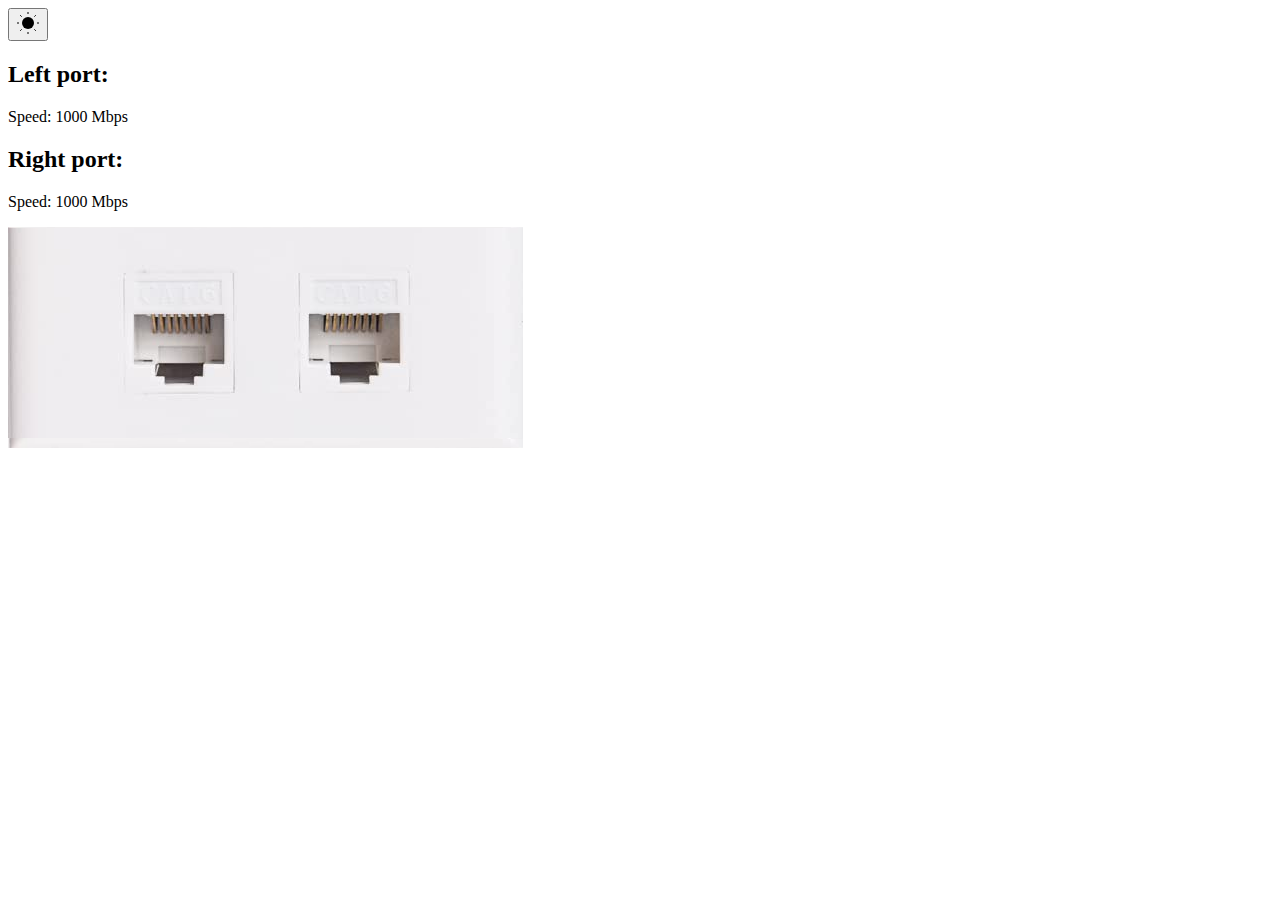
==== Port1And2.html @ 21097a11 "Add files via upload" ====
<!DOCTYPE html>
<html lang="en">
<head>
    <meta charset="UTF-8">
    <meta name="viewport" content="width=device-width, initial-scale=1.0">
    <title>My Home Network</title>
    <link rel="stylesheet" href="Style.css"> <!-- Link to the external CSS file -->
</head>
<body>
    <div class="container">
        <button class="theme-toggle" id="theme-toggle" title="Toggles light & dark" aria-label="auto" aria-live="polite">
            <svg class="sun-and-moon" aria-hidden="true" width="24" height="24" viewBox="0 0 24 24">
              <mask class="moon" id="moon-mask">
                <rect x="0" y="0" width="100%" height="100%" fill="white" />
                <circle cx="24" cy="10" r="6" fill="black" />
              </mask>
              <circle class="sun" cx="12" cy="12" r="6" mask="url(#moon-mask)" fill="currentColor" />
              <g class="sun-beams" stroke="currentColor">
                <line x1="12" y1="1" x2="12" y2="3" />
                <line x1="12" y1="21" x2="12" y2="23" />
                <line x1="4.22" y1="4.22" x2="5.64" y2="5.64" />
                <line x1="18.36" y1="18.36" x2="19.78" y2="19.78" />
                <line x1="1" y1="12" x2="3" y2="12" />
                <line x1="21" y1="12" x2="23" y2="12" />
                <line x1="4.22" y1="19.78" x2="5.64" y2="18.36" />
                <line x1="18.36" y1="5.64" x2="19.78" y2="4.22" />
               </g>
            </svg>
        </button>

        <div class="columns">
            <div class="column">
                <h2>Left port:</h2>
                <p id="left-port-speed">Speed: 1000 Mbps</p> <!-- Example static speed -->
            </div>
            <div class="column">
                <h2>Right port:</h2>
                <p id="right-port-speed">Speed: 1000 Mbps</p> <!-- Example static speed -->
            </div>
        </div>
        <img class="images" src="images/RJ45.png" alt="RJ45 Connector"> <!-- Ensure the correct path -->
    </div>

    <script>
        const storageKey = 'theme-preference';

        const onClick = () => {
            theme.value = theme.value === 'light' ? 'dark' : 'light';
            setPreference();
        };

        const getColorPreference = () => {
            if (localStorage.getItem(storageKey)) {
                return localStorage.getItem(storageKey);
            }
            return window.matchMedia('(prefers-color-scheme: dark)').matches ? 'dark' : 'light';
        };

        const setPreference = () => {
            localStorage.setItem(storageKey, theme.value);
            reflectPreference();
        };

        const reflectPreference = () => {
            document.firstElementChild.setAttribute('data-theme', theme.value);
            document.body.className = theme.value; // Ensure the body has the correct class
            document.querySelector('#theme-toggle')?.setAttribute('aria-label', theme.value);
        };

        const theme = {
            value: getColorPreference(),
        };

        // Apply the theme early to prevent flickering
        reflectPreference();

        window.onload = () => {
            reflectPreference();
            document.querySelector('#theme-toggle').addEventListener('click', onClick);
        };

        // Sync with system theme changes
        window.matchMedia('(prefers-color-scheme: dark)').addEventListener('change', ({ matches: isDark }) => {
            theme.value = isDark ? 'dark' : 'light';
            setPreference();
        });
    </script>
</body>
</html>
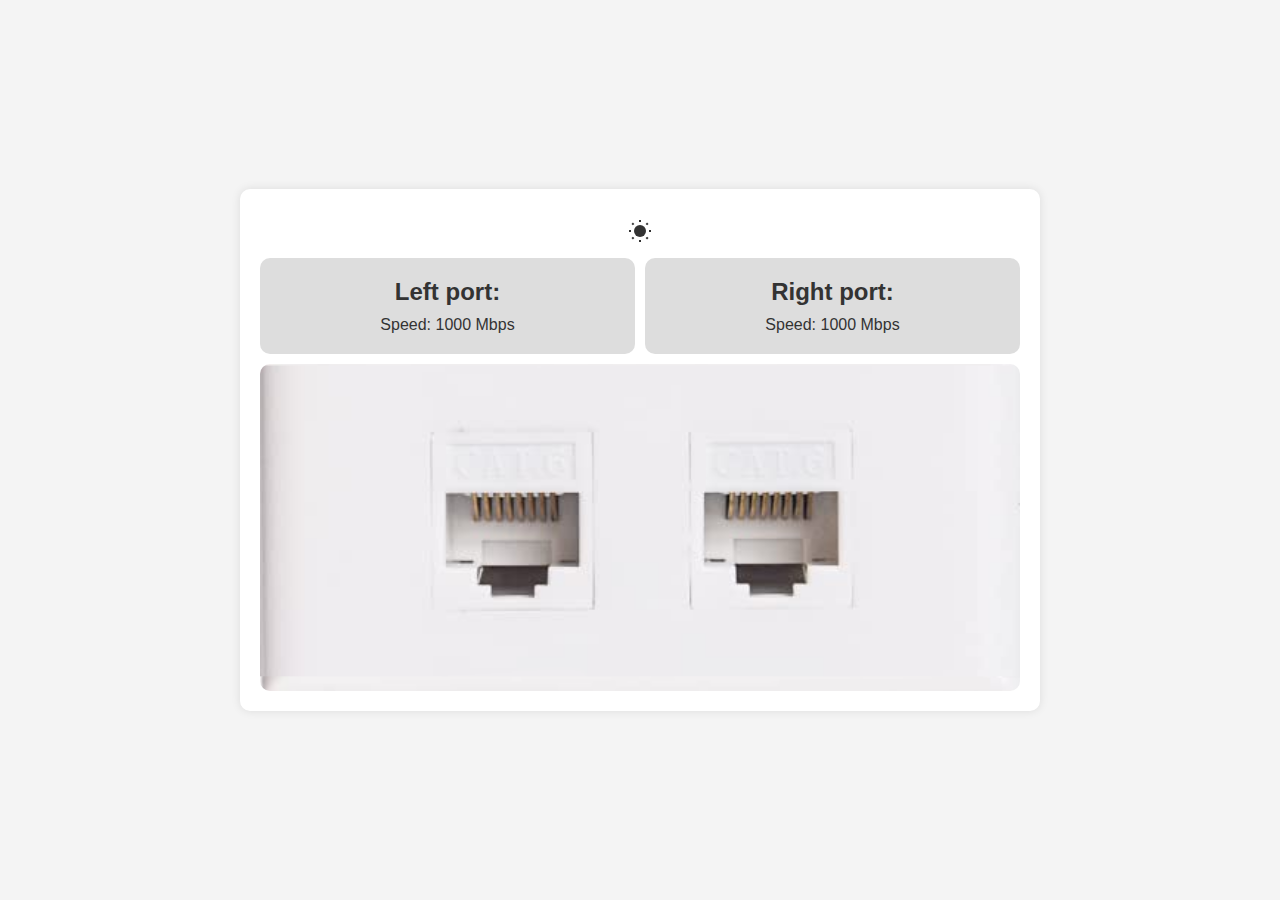
==== commit 145d0c5c: "Update Port1And2.html" ====
--- a/Port1And2.html
+++ b/Port1And2.html
@@ -4,7 +4,7 @@
     <meta charset="UTF-8">
     <meta name="viewport" content="width=device-width, initial-scale=1.0">
     <title>My Home Network</title>
-    <link rel="stylesheet" href="Style.css"> <!-- Link to the external CSS file -->
+    <link rel="stylesheet" href="Style.css">
 </head>
 <body>
     <div class="container">
@@ -31,14 +31,14 @@
         <div class="columns">
             <div class="column">
                 <h2>Left port:</h2>
-                <p id="left-port-speed">Speed: 1000 Mbps</p> <!-- Example static speed -->
+                <p id="left-port-speed">Speed: 1000 Mbps</p>
             </div>
             <div class="column">
                 <h2>Right port:</h2>
-                <p id="right-port-speed">Speed: 1000 Mbps</p> <!-- Example static speed -->
+                <p id="right-port-speed">Speed: 1000 Mbps</p>
             </div>
         </div>
-        <img class="images" src="images/RJ45.png" alt="RJ45 Connector"> <!-- Ensure the correct path -->
+        <img class="images" src="images/RJ45.png" alt="RJ45 Connector">
     </div>
 
     <script>
@@ -63,7 +63,7 @@
 
         const reflectPreference = () => {
             document.firstElementChild.setAttribute('data-theme', theme.value);
-            document.body.className = theme.value; // Ensure the body has the correct class
+            document.body.className = theme.value; 
             document.querySelector('#theme-toggle')?.setAttribute('aria-label', theme.value);
         };
 
--- a/Style.css
+++ b/Style.css
@@ -0,0 +1,185 @@
+/* Global Styles */
+:root {
+  --bg-color: #f4f4f4;
+  --text-color: #333;
+  --container-bg: white;
+  --column-bg: #ddd;
+  --icon-fill: #333;
+  --icon-fill-hover: #555;
+  --transition-speed: 0.3s;
+}
+
+[data-theme="dark"] {
+  --bg-color: #222;
+  --text-color: #f4f4f4;
+  --container-bg: #333;
+  --column-bg: #4e4e4e;
+  --icon-fill: #f4f4f4;
+  --icon-fill-hover: #bbb;
+}
+
+* {
+  box-sizing: border-box;
+  margin: 0;
+  padding: 0;
+}
+
+body {
+  font-family: Arial, sans-serif;
+  display: flex;
+  justify-content: center;
+  align-items: center;
+  min-height: 100vh;
+  background-color: var(--bg-color);
+  color: var(--text-color);
+  transition: background-color var(--transition-speed) ease-in-out, color var(--transition-speed) ease-in-out;
+}
+
+.container {
+  width: 90%;
+  max-width: 800px;
+  background: var(--container-bg);
+  padding: 20px;
+  box-shadow: 0 0 10px rgba(0, 0, 0, 0.1);
+  text-align: center;
+  border-radius: 10px;
+  overflow: hidden;
+  transition: background var(--transition-speed) ease-in-out;
+}
+
+.columns {
+  display: flex;
+  flex-direction: column;
+  gap: 10px;
+  margin-bottom: 10px;
+}
+
+.column {
+  background: var(--column-bg);
+  padding: 20px;
+  border-radius: 10px;
+  transition: transform var(--transition-speed) ease-in-out, box-shadow var(--transition-speed) ease-in-out;
+}
+
+.column h2 {
+  margin-bottom: 10px;
+}
+
+.column:hover {
+  transform: translateY(-5px);
+  box-shadow: 0px 5px 15px rgba(0, 0, 0, 0.2);
+}
+
+.theme-toggle {
+  background: none;
+  border: none;
+  cursor: pointer;
+  padding: 10px;
+  font-size: 20px;
+  transition: transform 0.2s ease-in-out;
+  color: var(--icon-fill);
+}
+
+.theme-toggle:hover,
+.theme-toggle:focus-visible {
+  transform: scale(1.1);
+  color: var(--icon-fill-hover);
+}
+
+/* Responsive Styles */
+@media (min-width: 600px) {
+  .columns {
+      flex-direction: row;
+  }
+  .column {
+      flex: 1;
+  }
+  .images {
+      border-radius: 10px;
+      overflow: hidden;
+  }
+  img, .images {
+      width: 100%;
+      max-width: 100%;
+      height: auto;
+      display: block;
+  }
+}
+
+@media (max-width: 600px) {
+  img, .images {
+      max-width: 100%;
+      height: auto;
+      overflow: hidden;
+      border-radius: 10px;
+  }
+  .column {
+      border-radius: 10px;
+  }
+}
+
+/* Sun and Moon Animation */
+@import "https://unpkg.com/open-props/easings.min.css";
+
+.sun-and-moon > :is(.moon, .sun, .sun-beams) {
+  transform-origin: center;
+}
+
+.sun-and-moon > :is(.moon, .sun) {
+  fill: var(--icon-fill);
+  transition: fill var(--transition-speed) ease-in-out;
+}
+
+.theme-toggle:is(:hover, :focus-visible) > .sun-and-moon > :is(.moon, .sun) {
+  fill: var(--icon-fill-hover);
+}
+
+.sun-and-moon > .sun-beams {
+  stroke: var(--icon-fill);
+  stroke-width: 2px;
+  transition: stroke var(--transition-speed) ease-in-out;
+}
+
+[data-theme="dark"] .sun-and-moon > .sun {
+  transform: scale(1.75);
+}
+
+[data-theme="dark"] .sun-and-moon > .sun-beams {
+  opacity: 0;
+}
+
+[data-theme="dark"] .sun-and-moon > .moon > circle {
+  transform: translateX(-7px);
+  fill: #000000;
+}
+
+@supports (cx: 1) {
+  [data-theme="dark"] .sun-and-moon > .moon > circle {
+    cx: 17;
+    transform: translateX(0);
+  }
+}
+
+@media (prefers-reduced-motion: no-preference) {
+  .sun-and-moon > .sun {
+    transition: transform .5s var(--ease-elastic-3);
+  }
+  .sun-and-moon > .sun-beams {
+    transition: transform .5s var(--ease-elastic-4), opacity .5s var(--ease-3);
+  }
+  .sun-and-moon .moon > circle {
+    transition: transform .25s var(--ease-out-5);
+  }
+  [data-theme="dark"] .sun-and-moon > .sun {
+    transition-duration: .25s;
+    transform: scale(1.75);
+  }
+  [data-theme="dark"] .sun-and-moon > .sun-beams {
+    transition-duration: .15s;
+    transform: rotateZ(-25deg);
+  }
+  [data-theme="dark"] .sun-and-moon > .moon > circle {
+    transition-duration: .5s;
+    transition-delay: .25s;
+  }
+}
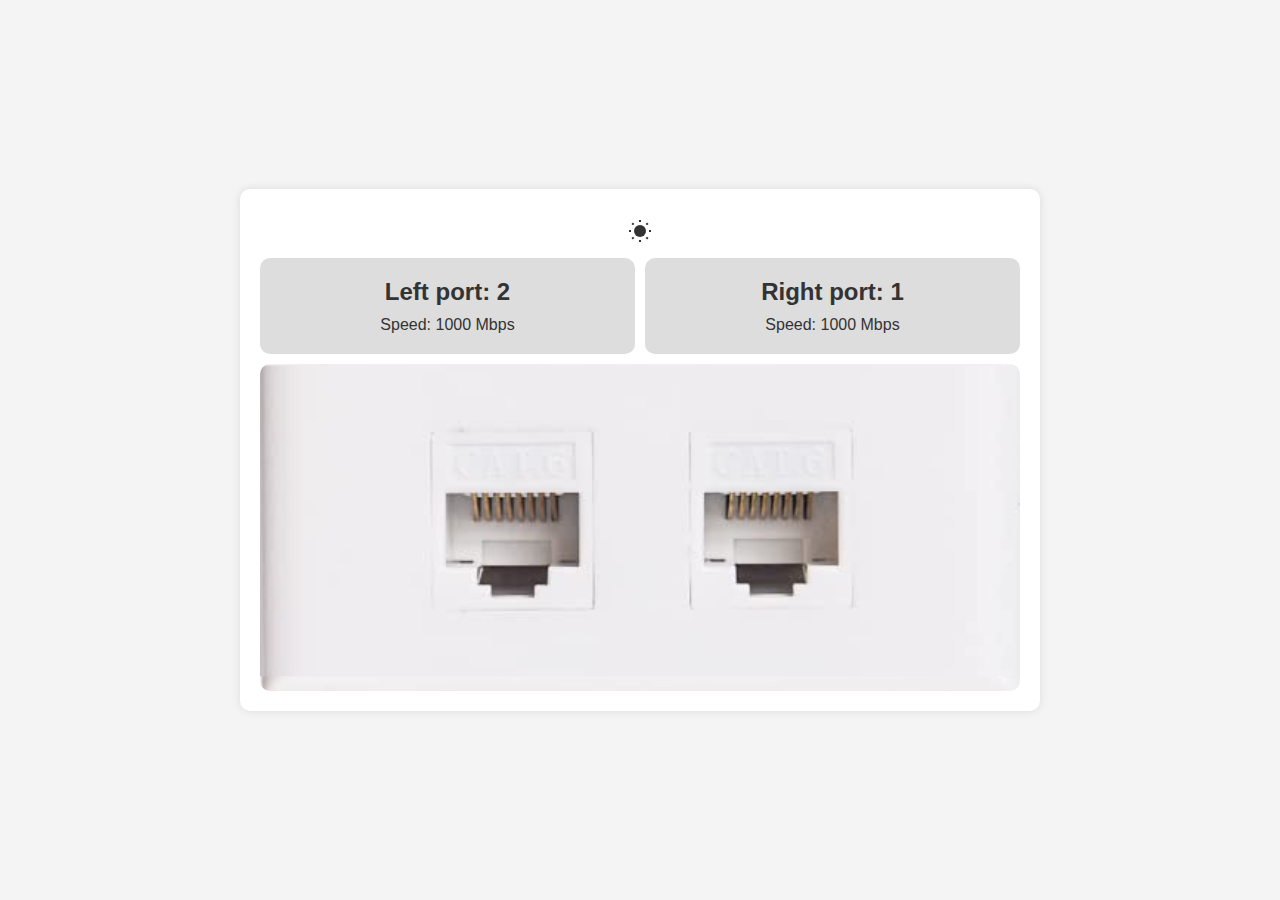
==== commit 690efcaf: "Update Port1And2.html" ====
--- a/Port1And2.html
+++ b/Port1And2.html
@@ -30,11 +30,11 @@
 
         <div class="columns">
             <div class="column">
-                <h2>Left port:</h2>
+                <h2>Left port: 2</h2>
                 <p id="left-port-speed">Speed: 1000 Mbps</p>
             </div>
             <div class="column">
-                <h2>Right port:</h2>
+                <h2>Right port: 1</h2>
                 <p id="right-port-speed">Speed: 1000 Mbps</p>
             </div>
         </div>
